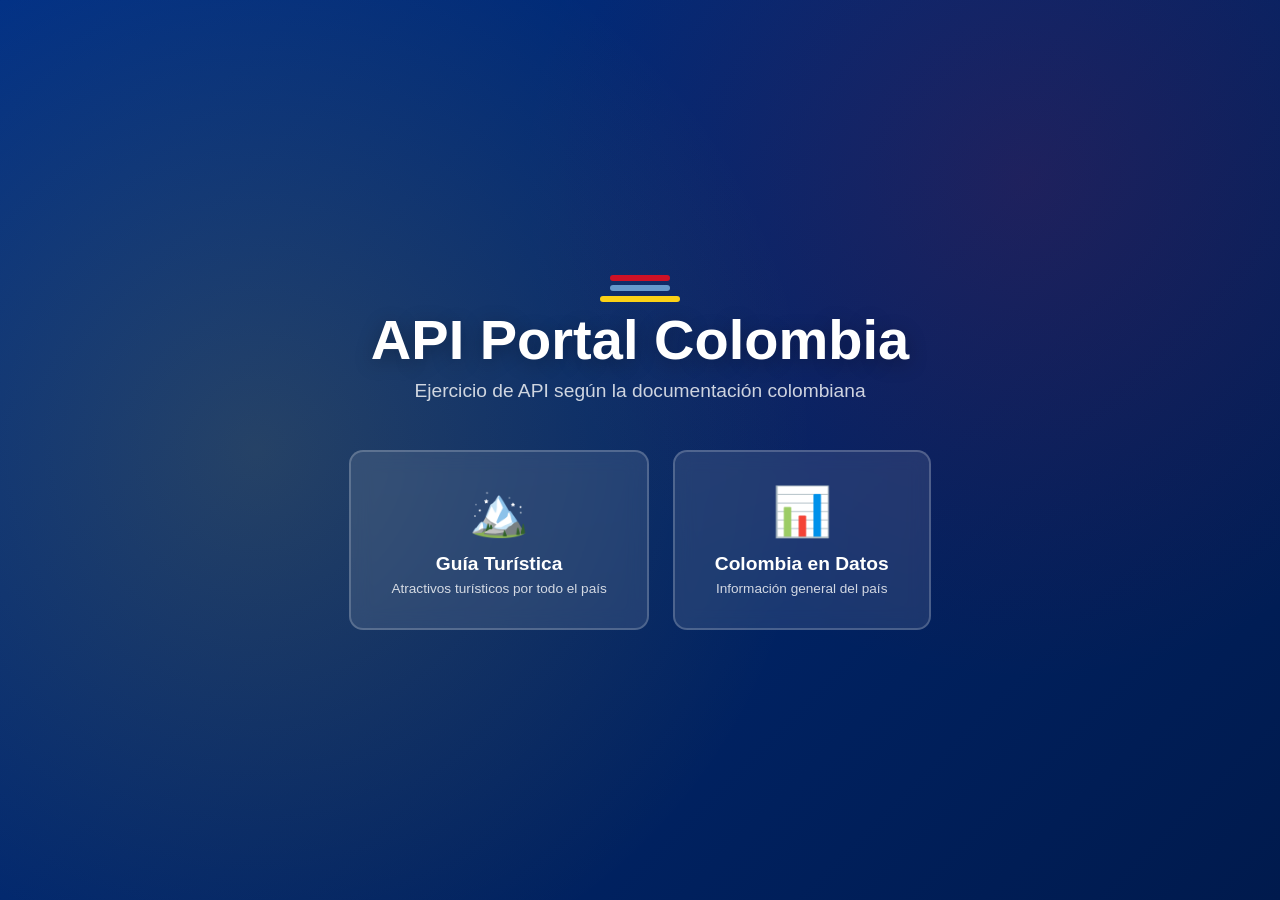
==== index.html @ 02d6605b "feat: :sparkles: Proyecto API ser realizo el proyecto de la api con la opcion 2 y 3 realizadas  Co-a" ====
<!DOCTYPE html>
<html lang="es">
<head>
  <meta charset="UTF-8">
  <meta name="viewport" content="width=device-width, initial-scale=1.0">
  <title>Mini Portal Colombia</title>
  <link rel="stylesheet" href="style.css">
</head>
<body>
  <header class="hero">
    <div class="hero-bg"></div>
    <div class="hero-content">
      <div class="flag-stripe red"></div>
      <div class="flag-stripe blue"></div>
      <div class="flag-stripe yellow"></div>
      <h1>API Portal Colombia</h1>
      <p class="subtitle">Ejercicio de API según la documentación colombiana</p>
      <nav class="main-nav">
        <a href="turismo.html" class="nav-card">
          <span class="nav-icon">🏔️</span>
          <span class="nav-title">Guía Turística</span>
          <span class="nav-desc">Atractivos turísticos por todo el país</span>
        </a>
        <a href="colombia.html" class="nav-card">
          <span class="nav-icon">📊</span>
          <span class="nav-title">Colombia en Datos</span>
          <span class="nav-desc">Información general del país</span>
        </a>
      </nav>
    </div>
  </header>
</body>
</html>
---- style.css ----
:root {
  --amarillo: #FCD116;
  --azul: #003087;
  --rojo: #CE1126;
  --amarillo-claro: #FFF9E6;
  --texto: #1a1a2e;
  --texto-suave: #555577;
  --fondo: #f8f9ff;
  --blanco: #ffffff;
  --sombra: 0 4px 20px rgba(0, 48, 135, 0.12);
  --radio: 14px;
  --fuente: 'Segoe UI', Tahoma, Geneva, Verdana, sans-serif;
}

/* Reset básico */
* {
  margin: 0;
  padding: 0;
  box-sizing: border-box;
}

body {
  font-family: var(--fuente);
  background-color: var(--fondo);
  color: var(--texto);
  min-height: 100vh;
}

/* ============================================
   PÁGINA DE INICIO (index.html)
   ============================================ */
.hero {
  min-height: 100vh;
  display: flex;
  align-items: center;
  justify-content: center;
  background: linear-gradient(135deg, var(--azul) 0%, #001a4d 100%);
  position: relative;
  overflow: hidden;
}

.hero-bg {
  position: absolute;
  inset: 0;
  background: 
    radial-gradient(circle at 20% 50%, rgba(252, 209, 22, 0.15) 0%, transparent 50%),
    radial-gradient(circle at 80% 20%, rgba(206, 17, 38, 0.15) 0%, transparent 40%);
}

.hero-content {
  text-align: center;
  z-index: 1;
  padding: 2rem;
}

.hero-content h1 {
  font-size: 3.5rem;
  color: var(--blanco);
  margin-bottom: 0.5rem;
  text-shadow: 0 4px 20px rgba(0,0,0,0.3);
}

.subtitle {
  color: rgba(255,255,255,0.8);
  font-size: 1.2rem;
  margin-bottom: 3rem;
}

/* Franjas decorativas de la bandera */
.flag-stripe {
  height: 6px;
  border-radius: 3px;
  margin: 0.3rem auto;
  width: 60px;
}
.flag-stripe.yellow { background: var(--amarillo); width: 80px; }
.flag-stripe.blue   { background: #6699cc; width: 60px; }
.flag-stripe.red    { background: var(--rojo); width: 60px; }

.main-nav {
  display: flex;
  gap: 1.5rem;
  justify-content: center;
  flex-wrap: wrap;
}

.nav-card {
  display: flex;
  flex-direction: column;
  align-items: center;
  background: rgba(255,255,255,0.1);
  border: 2px solid rgba(255,255,255,0.2);
  backdrop-filter: blur(10px);
  padding: 2rem 2.5rem;
  border-radius: var(--radio);
  text-decoration: none;
  color: var(--blanco);
  transition: all 0.3s ease;
  min-width: 220px;
}

.nav-card:hover {
  background: rgba(255,255,255,0.2);
  border-color: var(--amarillo);
  transform: translateY(-6px);
  box-shadow: 0 15px 40px rgba(0,0,0,0.3);
}

.nav-icon { font-size: 3rem; margin-bottom: 0.8rem; }
.nav-title { font-size: 1.2rem; font-weight: 700; margin-bottom: 0.4rem; }
.nav-desc  { font-size: 0.85rem; opacity: 0.8; text-align: center; }

/* ============================================
   HEADER DE PÁGINAS INTERIORES
   ============================================ */
.page-header {
  background: linear-gradient(135deg, var(--azul) 0%, #001a4d 100%);
  padding: 1.5rem 2rem 2.5rem;
  color: var(--blanco);
  text-align: center;
  position: relative;
}

.page-header.green-header {
  background: linear-gradient(135deg, #1a5e1a 0%, #0d3b0d 100%);
}

.page-header h1 {
  font-size: 2.2rem;
  margin: 0.8rem 0 0.5rem;
}

.page-header p {
  opacity: 0.85;
  font-size: 1rem;
}

/* Navegación superior */
.top-nav {
  display: flex;
  justify-content: space-between;
  align-items: center;
  max-width: 1100px;
  margin: 0 auto;
}

.back-link, .nav-link {
  color: rgba(255,255,255,0.9);
  text-decoration: none;
  padding: 0.5rem 1rem;
  border: 1px solid rgba(255,255,255,0.3);
  border-radius: 8px;
  font-size: 0.9rem;
  transition: all 0.2s;
}

.back-link:hover, .nav-link:hover {
  background: rgba(255,255,255,0.15);
  border-color: var(--amarillo);
}

/* ============================================
   ESTADOS: CARGA Y ERROR
   ============================================ */
.hidden {
  display: none !important;
}

.loading-msg {
  display: flex;
  flex-direction: column;
  align-items: center;
  justify-content: center;
  padding: 4rem 2rem;
  color: var(--texto-suave);
  gap: 1.2rem;
}

.loading-msg p {
  font-size: 1.1rem;
}

/* Spinner animado */
.spinner {
  width: 50px;
  height: 50px;
  border: 5px solid #e0e0f0;
  border-top-color: var(--azul);
  border-radius: 50%;
  animation: girar 0.8s linear infinite;
}

@keyframes girar {
  to { transform: rotate(360deg); }
}

.error-msg {
  background: #fff0f0;
  border: 2px solid var(--rojo);
  border-radius: var(--radio);
  padding: 2rem;
  text-align: center;
  color: var(--rojo);
  max-width: 500px;
  margin: 3rem auto;
  font-size: 1rem;
}

/* ============================================
   CONTADOR
   ============================================ */
.contador {
  text-align: center;
  padding: 1rem 2rem;
  background: var(--amarillo-claro);
  border-bottom: 2px solid var(--amarillo);
  color: var(--texto);
  font-size: 0.95rem;
}

/* ============================================
   TARJETAS - GUÍA TURÍSTICA
   ============================================ */
main {
  max-width: 1200px;
  margin: 0 auto;
  padding: 0 1.5rem 3rem;
}

.cards-grid {
  display: grid;
  grid-template-columns: repeat(auto-fill, minmax(300px, 1fr));
  gap: 1.5rem;
  padding: 2rem 0;
}

.card {
  background: var(--blanco);
  border-radius: var(--radio);
  box-shadow: var(--sombra);
  overflow: hidden;
  transition: transform 0.25s ease, box-shadow 0.25s ease;
  border: 1px solid rgba(0, 48, 135, 0.08);
  animation: aparecer 0.4s ease both;
}

.card:hover {
  transform: translateY(-5px);
  box-shadow: 0 12px 35px rgba(0, 48, 135, 0.18);
}

@keyframes aparecer {
  from { opacity: 0; transform: translateY(20px); }
  to   { opacity: 1; transform: translateY(0); }
}

.card-header {
  background: linear-gradient(135deg, var(--azul), #004db3);
  padding: 1rem 1.2rem;
  display: flex;
  justify-content: space-between;
  align-items: flex-start;
  gap: 0.5rem;
}

.card-title {
  color: var(--blanco);
  font-size: 1rem;
  font-weight: 700;
  line-height: 1.3;
}

.card-badge {
  background: var(--amarillo);
  color: var(--texto);
  padding: 0.2rem 0.6rem;
  border-radius: 20px;
  font-size: 0.75rem;
  font-weight: 600;
  white-space: nowrap;
  flex-shrink: 0;
}

.card-body {
  padding: 1.2rem;
}

.card-meta {
  display: flex;
  flex-direction: column;
  gap: 0.4rem;
  margin-bottom: 0.9rem;
}

.meta-item {
  font-size: 0.88rem;
  color: var(--texto-suave);
}

.meta-item strong {
  color: var(--texto);
}

.card-desc {
  font-size: 0.88rem;
  color: var(--texto-suave);
  line-height: 1.6;
  border-top: 1px solid #eef0f8;
  padding-top: 0.8rem;
}

/* ============================================
   SECCIÓN DE PAÍS - COLOMBIA EN DATOS
   ============================================ */
.pais-container {
  padding: 2rem 0;
}

.pais-hero {
  background: var(--blanco);
  border-radius: var(--radio);
  box-shadow: var(--sombra);
  padding: 2rem;
  margin-bottom: 2rem;
  display: flex;
  align-items: center;
  gap: 2rem;
  flex-wrap: wrap;
  border-left: 6px solid var(--amarillo);
}

.bandera {
  width: 140px;
  height: auto;
  border-radius: 8px;
  box-shadow: 0 4px 15px rgba(0,0,0,0.2);
  flex-shrink: 0;
}

.pais-hero h2 {
  font-size: 2rem;
  color: var(--azul);
  margin-bottom: 0.3rem;
}

.pais-nombre-oficial {
  color: var(--texto-suave);
  font-size: 0.95rem;
  margin-bottom: 1rem;
  font-style: italic;
}

.tags {
  display: flex;
  gap: 0.6rem;
  flex-wrap: wrap;
}

.tag {
  background: var(--amarillo-claro);
  border: 1px solid var(--amarillo);
  padding: 0.3rem 0.8rem;
  border-radius: 20px;
  font-size: 0.85rem;
  color: var(--texto);
}

/* Grid de datos estadísticos */
.datos-grid {
  display: grid;
  grid-template-columns: repeat(auto-fill, minmax(200px, 1fr));
  gap: 1rem;
  margin-bottom: 2rem;
}

.dato-card {
  background: var(--blanco);
  border-radius: var(--radio);
  padding: 1.4rem 1.2rem;
  box-shadow: var(--sombra);
  display: flex;
  flex-direction: column;
  align-items: center;
  text-align: center;
  gap: 0.4rem;
  border-top: 4px solid var(--azul);
  transition: transform 0.2s;
  animation: aparecer 0.4s ease both;
}

.dato-card:hover {
  transform: translateY(-4px);
}

.dato-icon { font-size: 2rem; }
.dato-label { font-size: 0.78rem; color: var(--texto-suave); text-transform: uppercase; letter-spacing: 0.05em; font-weight: 600; }
.dato-valor { font-size: 1rem; font-weight: 700; color: var(--azul); }

/* Secciones adicionales */
.descripcion-section,
.himno-section {
  background: var(--blanco);
  border-radius: var(--radio);
  padding: 2rem;
  margin-bottom: 1.5rem;
  box-shadow: var(--sombra);
  border-left: 5px solid var(--rojo);
}

.descripcion-section h3,
.himno-section h3 {
  color: var(--azul);
  margin-bottom: 1rem;
  font-size: 1.2rem;
}

.descripcion-section p,
.himno-section p {
  line-height: 1.8;
  color: var(--texto-suave);
}

/* ============================================
   FOOTER
   ============================================ */
.page-footer {
  background: var(--texto);
  color: rgba(255,255,255,0.7);
  text-align: center;
  padding: 1.5rem;
  font-size: 0.88rem;
}

.page-footer a {
  color: var(--amarillo);
  text-decoration: none;
}

.page-footer a:hover {
  text-decoration: underline;
}

/* ============================================
   RESPONSIVE
   ============================================ */
@media (max-width: 600px) {
  .hero-content h1 { font-size: 2.2rem; }
  .main-nav { flex-direction: column; align-items: center; }
  .page-header h1 { font-size: 1.6rem; }
  .pais-hero { flex-direction: column; text-align: center; }
  .cards-grid { grid-template-columns: 1fr; }
  .datos-grid { grid-template-columns: repeat(2, 1fr); }
}
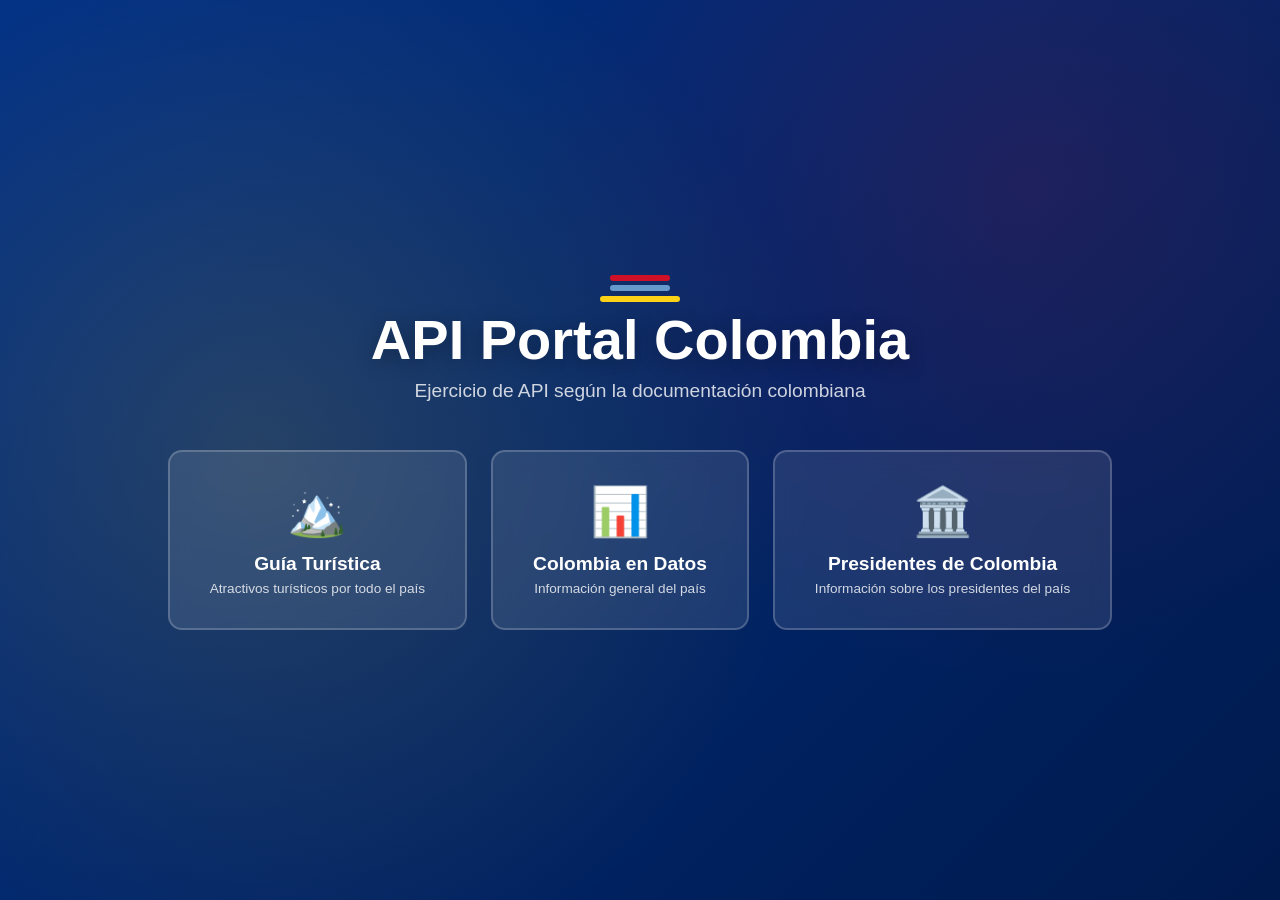
==== commit b4a99e8f: "feat: :tada: Se agrgo la 3 funcion Agrege las funcion de los presiendete" ====
--- a/index.html
+++ b/index.html
@@ -26,6 +26,11 @@
           <span class="nav-title">Colombia en Datos</span>
           <span class="nav-desc">Información general del país</span>
         </a>
+        <a href="presidentes.html" class="nav-card">
+          <span class="nav-icon">🏛️</span>
+          <span class="nav-title">Presidentes de Colombia</span>
+          <span class="nav-desc">Información sobre los presidentes del país</span>
+        </a>
       </nav>
     </div>
   </header>
--- a/style.css
+++ b/style.css
@@ -452,3 +452,52 @@
   .cards-grid { grid-template-columns: 1fr; }
   .datos-grid { grid-template-columns: repeat(2, 1fr); }
 }
+
+
+/* ============================================
+   TARJETAS - PRESIDENTES
+   (Pegar al final de style.css)
+   ============================================ */
+ 
+/* Header especial con foto */
+.pres-header {
+  flex-direction: row;
+  align-items: center;
+  gap: 1rem;
+  padding: 1rem 1.2rem;
+}
+ 
+.pres-foto-wrap {
+  flex-shrink: 0;
+  width: 64px;
+  height: 64px;
+  border-radius: 50%;
+  overflow: hidden;
+  border: 3px solid var(--amarillo);
+  background: rgba(255,255,255,0.15);
+}
+ 
+.pres-foto {
+  width: 100%;
+  height: 100%;
+  object-fit: cover;
+  object-position: top;
+  display: block;
+}
+ 
+.pres-header-info {
+  flex: 1;
+  min-width: 0;
+}
+ 
+.pres-header-info .card-title {
+  font-size: 0.95rem;
+  margin-bottom: 0.4rem;
+}
+ 
+.pres-badge {
+  font-size: 0.78rem;
+  background: rgba(255,255,255,0.15);
+  color: var(--blanco);
+  border: 1px solid rgba(255,255,255,0.3);
+}
